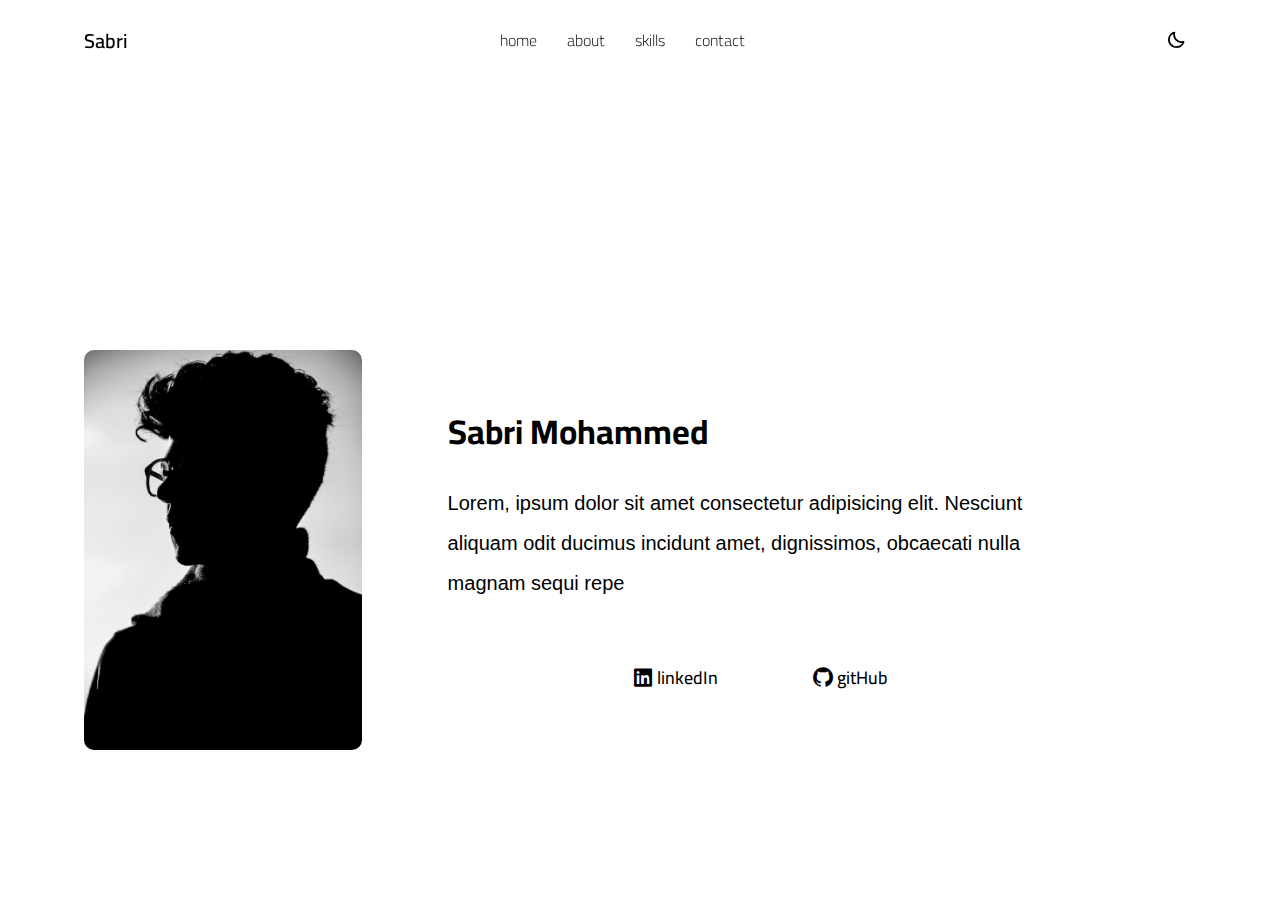
==== index.html @ 604c7e13 "header navbar and banner" ====
<!DOCTYPE html>
<html lang="en">
  <head>
    <meta charset="UTF-8" />
    <meta name="viewport" content="width=device-width, initial-scale=1.0" />
    <title>Sabri website</title>
    <!-- css link -->
    <link rel="stylesheet" href="css/style.css" />
    <!-- box icon link -->
    <link
      rel="stylesheet"
      href="https://cdn.jsdelivr.net/npm/boxicons@latest/css/boxicons.min.css"
    />
    <!-- google fonts -->
    <link rel="preconnect" href="https://fonts.googleapis.com" />
    <link rel="preconnect" href="https://fonts.gstatic.com" crossorigin />
    <link
      href="https://fonts.googleapis.com/css2?family=Cairo:wght@200..1000&family=Poppins:ital,wght@0,100;0,200;0,300;0,400;0,500;0,600;0,700;0,800;0,900;1,100;1,200;1,300;1,400;1,500;1,600;1,700;1,800;1,900&display=swap"
      rel="stylesheet"
    />
  </head>
  <body onload="loading()">
    <header class="header">
      <nav class="nav">
        <div class="container">
          <a href="#" class="logo">Sabri</a>
          <ul class="links" id="links">
            <li><a href="#">Home</a></li>
            <li><a href="#">about</a></li>
            <li><a href="#">skills</a></li>
            <li><a href="#">contact</a></li>
          </ul>
          <i class="bx bx-down-arrow-alt menu" id="menu"></i>
          <div class="icon-mode">
            <i class="bx bx-moon" id="icon" onclick="change()"></i>
          </div>
        </div>
      </nav>
      <div class="banner">
        <div class="container">
          <div class="img">
            <img src="imgs/sabri.jpg" alt="" />
          </div>
          <div class="summary">
            <h1>Sabri Mohammed</h1>
            <p>
              Lorem, ipsum dolor sit amet consectetur adipisicing elit. Nesciunt
              aliquam odit ducimus incidunt amet, dignissimos, obcaecati nulla
              magnam sequi repe
            </p>
            <div class="buttons">
              <a href=""
                ><i class="bx bxl-linkedin-square"></i>linkedIn
                <i class="bx bx-right-arrow-alt next"></i
              ></a>
              <a href=""
                ><i class="bx bxl-github"></i>gitHub
                <i class="bx bx-right-arrow-alt next"></i
              ></a>
            </div>
          </div>
        </div>
      </div>
    </header>
    <script src="main.js"></script>
  </body>
</html>
---- css/style.css ----
* {
  padding: 0;
  margin: 0;
  box-sizing: border-box;
  list-style: none;
  scroll-behavior: smooth;
  font-family: "cairo", sans-serif;
  text-decoration: none;
}
.container {
  width: 1400px;
  max-width: 90%;
  overflow: hidden;
  padding-left: 20px;
  padding-right: 20px;
  margin-left: auto;
  margin-right: auto;
}
.light-them {
  --primary-color: #ffffff;
  --secondary-color: #d7dae0da;
  --text-color: #111010;
  --describe-color: #1110109f;
  --border-color: #42414180;
}
.dark-them {
  --primary-color: #030712;
  --secondary-color: #1f2937;
  --text-color: #e0e2e4;
  --describe-color: #3293cf;
  --border-color: #9abcd1;
}
body {
  background-color: var(--primary-color);
}
/*  start header */
.header {
  width: 100%;
  height: 100vh;
  position: relative;
  
}
/* start nav */
.nav {
  padding: 20px 0;
  position: fixed;
  left: 0;
  top: 0;
  width: 100%;
  z-index: 9999;
  background-color: var(--primary-color);
}
.nav .container {
  display: flex;
  justify-content: space-between;
  align-items: center;
}
.nav::before {
  content: "";
  position: absolute;
  width: 100%;
  height: 1px;
  left: 0;
  bottom: 0;
  background-color: var(--secondary-color);
}

.logo {
  display: block;
  font-size: 20px;
  font-weight: 600;
  color: var(--text-color);
}
.links {
  display: flex;
  gap: 30px;
  flex: 1;
  justify-content: center;
  padding: 0 20px;
}
.links a {
  color: var(--text-color);
  text-transform: lowercase;
  font-weight: 300;
}
.icon-mode {
  width: 40px;
  height: 40px;
  background-color: var(--secondary-color);
  border-radius: 50%;
  position: relative;
  margin-left: 40px;
}
.icon-mode i {
  position: absolute;
  top: 50%;
  left: 50%;
  transform: translate(-50%, -50%);
  color: var(--text-color);
  font-size: 20px;
}
nav .container .menu {
  font-size: 24px;
  color: var(--text-color);
  margin-left: 20px;
}
@media (min-width: 768px) {
  nav .container .menu {
    display: none;
  }
}
@media (max-width: 767px) {
  .links {
    display: none;
  }
  .links-appear {
    display: flex;
    flex-direction: column;
    gap: 0;
    align-items: center;
    position: absolute;
    width: 100%;
    left: 0;
    top: 100%;
    background-color: var(--secondary-color);
   }
   .links-appear li {
    width: 100%;
    border-bottom: 1px solid var(--border-color);
   }
   .links-appear li:last-child {
    border-bottom: none;
   }
   .links-appear a {
    color: var(--text-color);
    padding: 10px;
    display: block;
    text-align: center;

   }
}
 
/* end nav */

/* start banner */
header .banner {
  position: absolute;
  top: 70%;
  left: 0;
  right: 0;
  transform: translateY(-70%);
}
@media (max-width: 767px) {
  header .banner {
    top: 90%;
  }
}
header .banner .container {
  display: flex;
  flex-wrap: wrap;
}
@media (min-width: 768px) {
  header .banner .container {
    justify-content: space-between;
    align-items: center;
  }
  .banner .summary {
    width: 70%;
    height: 400px;
  }
  .banner .img {
    width: 25%;
  height: 400px;
  }
} 
.banner .summary {
  padding: 30px;
  border-radius: 20px;
  border: 1px solid var(--secondary-color);
}
@media (max-width: 767px) {
  header .banner .summary {
    padding: 20px;
    border: none;
    text-align: center;
  }
   .header .banner img {
    width: 360px;
    height: 360px;
    border-radius: 50%;
  }
} 
.banner img {
  width: 100%;
  height: 100%;
  border-radius: 10px;
  object-fit: cover;
  margin-left: auto;
  margin-right: auto;
}
.banner .summary h1 {
  color: var(--text-color);
  margin: 20px 0;
  font-size: 34px;
}
.banner .summary p {
  color: var(--describe-color);
  width: 90%;
  font-size: 20px;
  line-height: 2;
  margin-bottom: 50px;
  font-family: "Exo 2", sans-serif;
}
.banner .summary .buttons {
  width: 90%;
  display: flex;
  flex-wrap: wrap;
  justify-content: center;
  gap: 40px;
  margin-top: 50px;
}
@media (max-width: 767px) {
  .buttons {
    align-items: center;
  }
  .buttons a {
    max-width: 100%;

  }
}
.buttons a {
  width: 140px;
  display: flex;
  align-items: center;
  gap: 2px;
  background-color: var(--secondary-color);
  padding: 8px 20px;
  font-size: 18px;
  color: var(--text-color);
  font-weight: 500;
  border-radius: 5px;
  position: relative;
  transition: 1s;
}
.buttons a .next {
  display: none;
  position: absolute;
}
.buttons a:hover .next {
  display: block;
  right: 0;
}
.buttons a:hover {
  width: 160px;
  background-color:var(--text-color) ;
  color: var(--primary-color);
}
.buttons a i {
  font-size: 24px;
}
/* end banner */
/* end header */

/* start skills */
.skills {
  padding-top: 60px;
  padding-bottom: 60px;

}
.skills .container h2 {
  font-size: 30px;
  display: flex;
  align-items: center;
  gap: 20px;
  text-transform: uppercase;
  color: var(--text-color);
}
.skills .cards {
  display: flex;
  flex-wrap: wrap;
  justify-content: center;
  gap: 10px;
}
.cards .card {
  width: 30%;
  padding: 20px;
  background-color: var(--secondary-color);
  text-align: center;
  color: var(--text-color);
  border-radius: 10px;
  border: 1px solid transparent;
  transition: .5s;
}
.cards .card:hover {
  border-color: var(--describe-color);
}
.cards .card i {
  font-size: 60px;

}
/* end skills */
@media (max-width: 767px) {
  header .banner .container {
    flex-direction: column;
  }
}
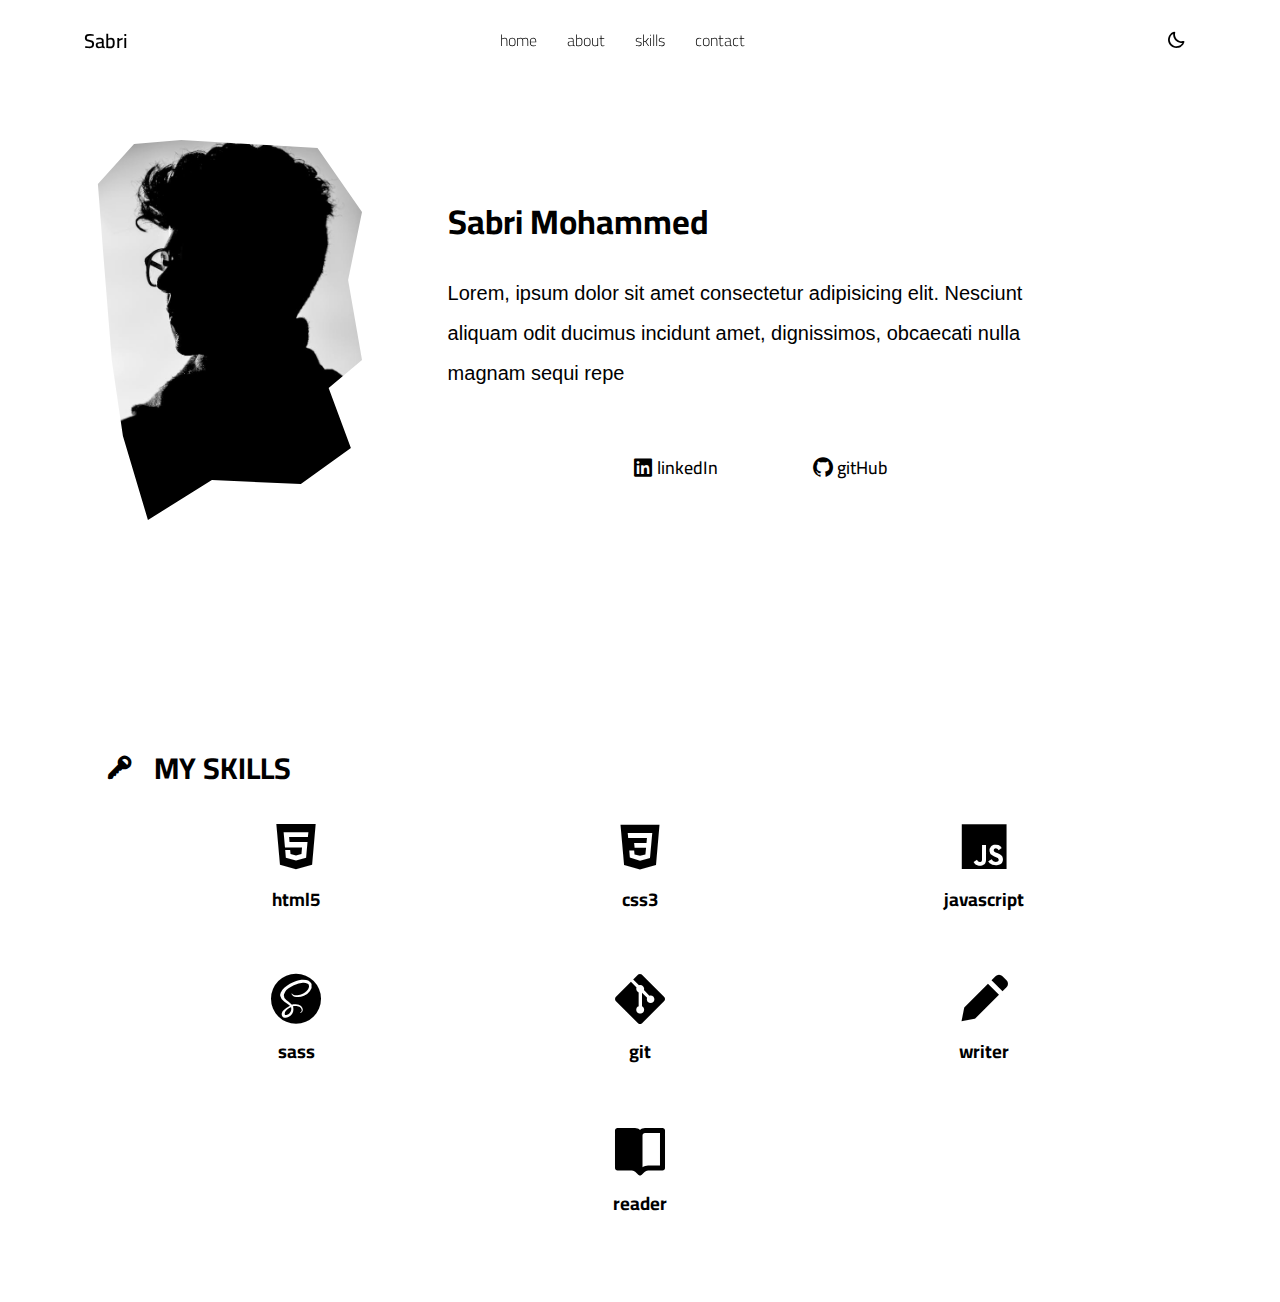
==== commit 8728f7d1: "test the new" ====
--- a/index.html
+++ b/index.html
@@ -62,6 +62,41 @@
         </div>
       </div>
     </header>
+    <section class="skills">
+      <div class="container">
+        <h2><i class='bx bxs-key'></i>My Skills</h2>
+        <div class="cards">
+          <div class="card">
+            <i class='bx bxl-html5'></i>
+            <h3>html5</h3>
+          </div>
+          <div class="card">
+            <i class='bx bxl-css3' ></i>
+            <h3>css3</h3>
+          </div>
+          <div class="card">
+            <i class='bx bxl-javascript' ></i>
+            <h3>javascript</h3>
+          </div>
+          <div class="card">
+            <i class='bx bxl-sass' ></i>
+            <h3>sass</h3>
+          </div>
+          <div class="card">
+            <i class='bx bxl-git'></i>
+            <h3>git</h3>
+          </div>
+          <div class="card">
+            <i class='bx bxs-pencil'></i>
+            <h3>writer</h3>
+          </div>
+          <div class="card">
+            <i class='bx bxs-book-open'></i>
+            <h3>reader</h3>
+          </div>
+        </div>
+      </div>
+    </section>
     <script src="main.js"></script>
   </body>
 </html>
--- a/css/style.css
+++ b/css/style.css
@@ -36,9 +36,7 @@
 /*  start header */
 .header {
   width: 100%;
-  height: 100vh;
   position: relative;
-  
 }
 /* start nav */
 .nav {
@@ -123,37 +121,28 @@
     left: 0;
     top: 100%;
     background-color: var(--secondary-color);
-   }
-   .links-appear li {
+  }
+  .links-appear li {
     width: 100%;
     border-bottom: 1px solid var(--border-color);
-   }
-   .links-appear li:last-child {
+  }
+  .links-appear li:last-child {
     border-bottom: none;
-   }
-   .links-appear a {
+  }
+  .links-appear a {
     color: var(--text-color);
     padding: 10px;
     display: block;
     text-align: center;
+  }
+}
 
-   }
-}
- 
 /* end nav */
 
 /* start banner */
 header .banner {
-  position: absolute;
-  top: 70%;
-  left: 0;
-  right: 0;
-  transform: translateY(-70%);
-}
-@media (max-width: 767px) {
-  header .banner {
-    top: 90%;
-  }
+  margin-top: 140px;
+  margin-bottom: 140px;
 }
 header .banner .container {
   display: flex;
@@ -170,9 +159,28 @@
   }
   .banner .img {
     width: 25%;
-  height: 400px;
-  }
-} 
+    height: 400px;
+  }
+}
+.banner .img {
+  clip-path: polygon(
+    84% 2%,
+    100% 18%,
+    95% 35%,
+    100% 55%,
+    88% 62%,
+    96% 77%,
+    78% 86%,
+    46% 85%,
+    23% 95%,
+    14% 74%,
+    10% 55%,
+    7% 29%,
+    5% 11%,
+    18% 1%,
+    35% 0%
+  );
+}
 .banner .summary {
   padding: 30px;
   border-radius: 20px;
@@ -184,12 +192,12 @@
     border: none;
     text-align: center;
   }
-   .header .banner img {
+  .header .banner img {
     width: 360px;
     height: 360px;
     border-radius: 50%;
   }
-} 
+}
 .banner img {
   width: 100%;
   height: 100%;
@@ -225,7 +233,6 @@
   }
   .buttons a {
     max-width: 100%;
-
   }
 }
 .buttons a {
@@ -252,7 +259,7 @@
 }
 .buttons a:hover {
   width: 160px;
-  background-color:var(--text-color) ;
+  background-color: var(--text-color);
   color: var(--primary-color);
 }
 .buttons a i {
@@ -265,7 +272,6 @@
 .skills {
   padding-top: 60px;
   padding-bottom: 60px;
-
 }
 .skills .container h2 {
   font-size: 30px;
@@ -274,6 +280,7 @@
   gap: 20px;
   text-transform: uppercase;
   color: var(--text-color);
+  margin-left: 20px;
 }
 .skills .cards {
   display: flex;
@@ -289,14 +296,13 @@
   color: var(--text-color);
   border-radius: 10px;
   border: 1px solid transparent;
-  transition: .5s;
+  transition: 0.5s;
 }
 .cards .card:hover {
   border-color: var(--describe-color);
 }
 .cards .card i {
   font-size: 60px;
-
 }
 /* end skills */
 @media (max-width: 767px) {
